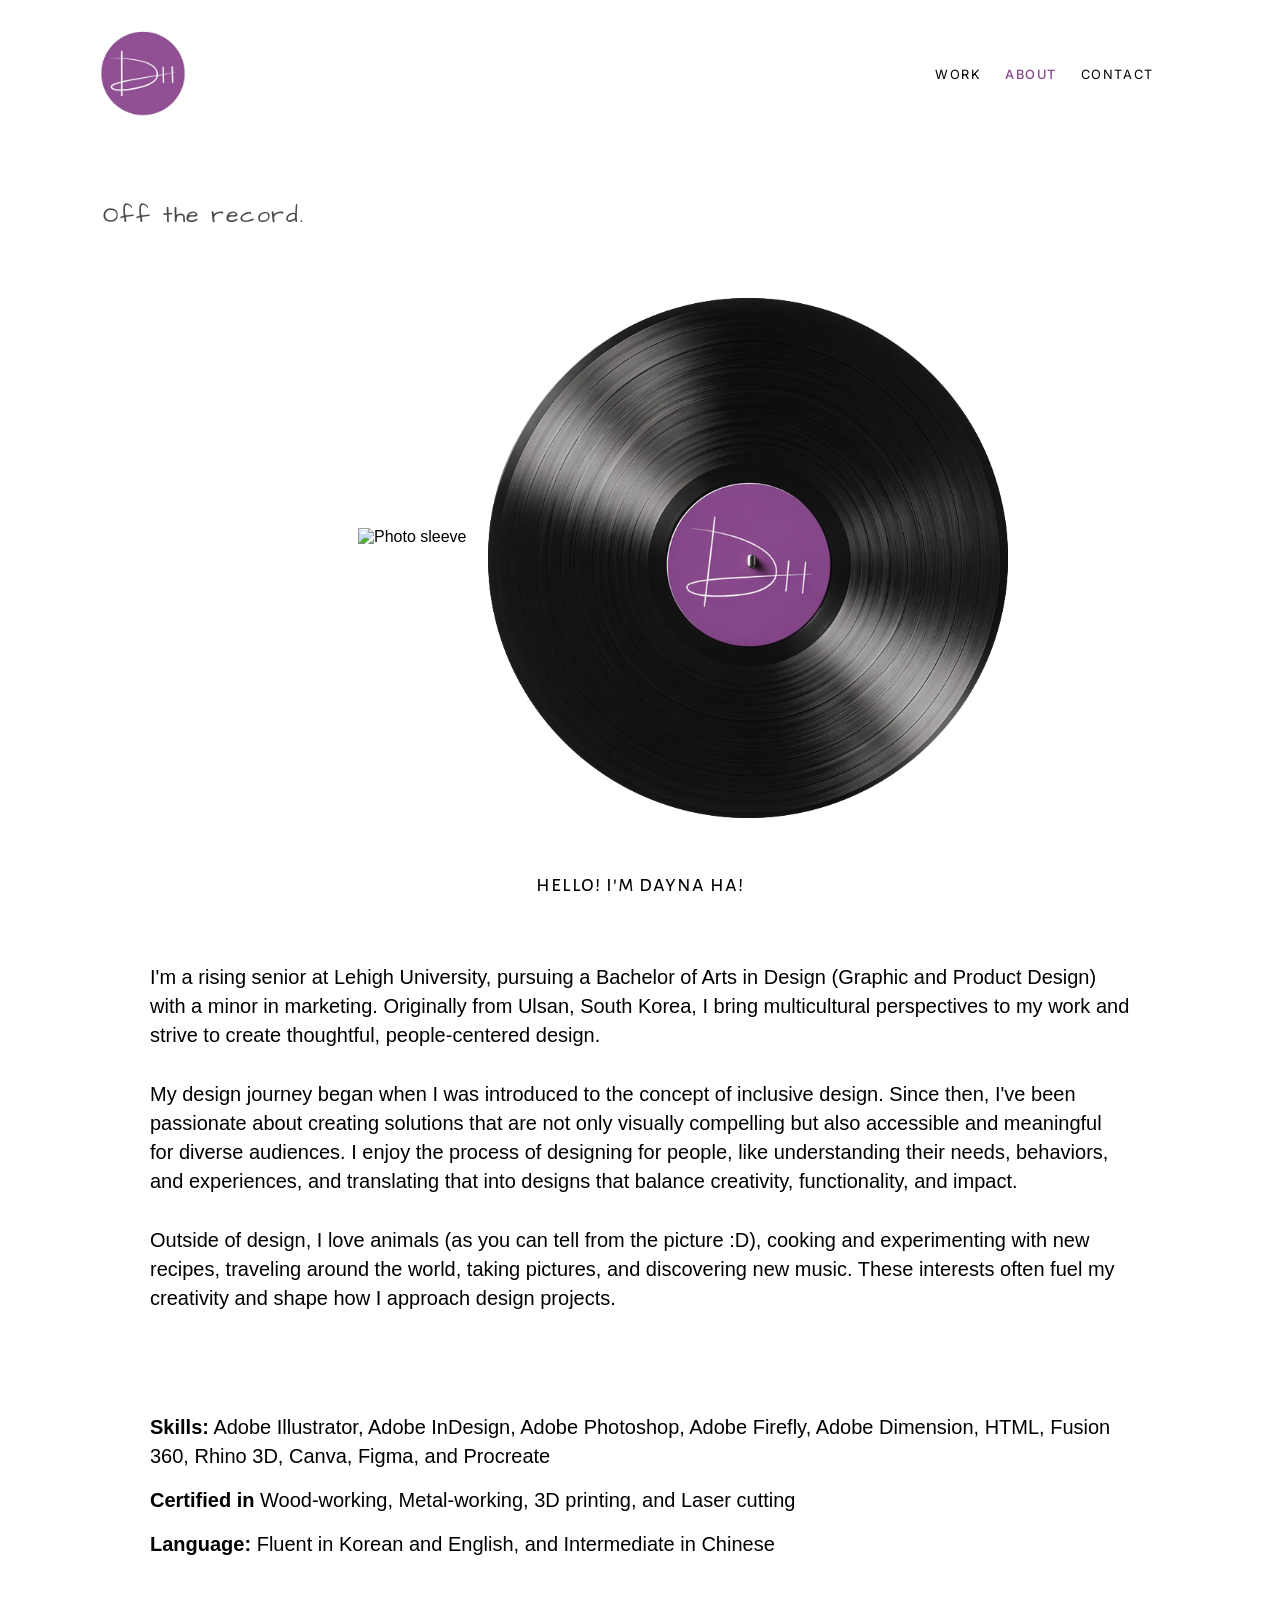
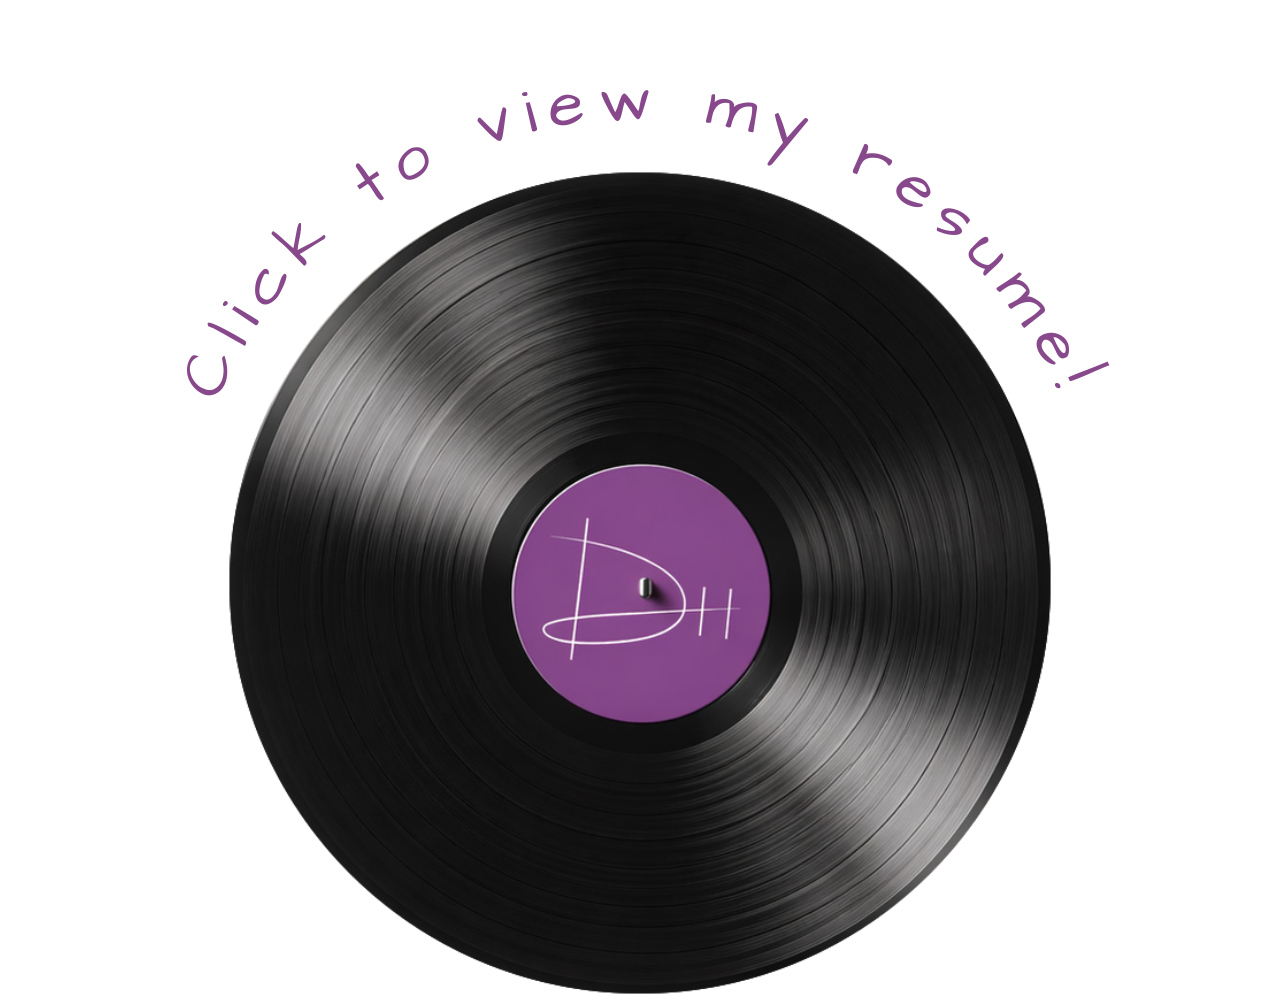
==== about.html @ 7ad40d7e "portfolio file" ====
<!DOCTYPE html>
<html lang="en">
<head>
  <meta charset="UTF-8" />
  <meta name="viewport" content="width=device-width, initial-scale=1.0" />
  <title>About - Portfolio</title>
  <link rel="preconnect" href="https://fonts.googleapis.com">
  <link rel="preconnect" href="https://fonts.gstatic.com" crossorigin>
  <link href="https://fonts.googleapis.com/css2?family=Alegreya:wght@400;500&family=Alegreya+Sans+SC:wght@400;500&family=Architects+Daughter&family=Inter:ital,opsz,wght@0,14..32,300..700;1,14..32,300..700&display=swap" rel="stylesheet" />
  <link rel="stylesheet" href="about.css" />
</head>
<body>
  <main class="about-page">
    <header class="top-nav">
      <a class="dot-logo" href="index.html" aria-label="Go to home">
        <img src="assets/logo-circle.png" alt="DH logo" />
      </a>
      <nav class="menu menu-right">
        <a href="work.html">WORK</a>
        <a href="about.html" class="active">ABOUT</a>
        <a href="#">CONTACT</a>
      </nav>
    </header>

    <p class="intro">Off the record.</p>

    <section class="about-hero" id="about-hero">
      <div class="vinyl-stage" id="vinyl-stage">
        <img class="sleeve" src="assets/mecover.png" alt="Photo sleeve" />
        <img class="disc" src="assets/disc-overlay.png" alt="Vinyl disc" />
      </div>
      <p class="hello">hello! i'm dayna ha!</p>
    </section>

    <section class="about-body">
      <p class="p1">I'm a rising senior at Lehigh University, pursuing a Bachelor of Arts in Design (Graphic and Product Design) with a minor in marketing. Originally from Ulsan, South Korea, I bring multicultural perspectives to my work and strive to create thoughtful, people-centered design.</p>
      <p class="p2">My design journey began when I was introduced to the concept of inclusive design. Since then, I've been passionate about creating solutions that are not only visually compelling but also accessible and meaningful for diverse audiences. I enjoy the process of designing for people, like understanding their needs, behaviors, and experiences, and translating that into designs that balance creativity, functionality, and impact.</p>
      <p class="p3">Outside of design, I love animals (as you can tell from the picture :D), cooking and experimenting with new recipes, traveling around the world, taking pictures, and discovering new music. These interests often fuel my creativity and shape how I approach design projects.</p>
      <p class="p4"><strong>Skills:</strong> Adobe Illustrator, Adobe InDesign, Adobe Photoshop, Adobe Firefly, Adobe Dimension, HTML, Fusion 360, Rhino 3D, Canva, Figma, and Procreate</p>
      <p class="p5"><strong>Certified in</strong> Wood-working, Metal-working, 3D printing, and Laser cutting</p>
      <p class="p6"><strong>Language:</strong> Fluent in Korean and English, and Intermediate in Chinese</p>
    </section>

    <section class="resume-section">
      <a
        class="resume-link"
        href="file:///Users/daynaha/Desktop/Graduate%20/HA_Resume.pdf"
        target="_blank"
        rel="noopener noreferrer"
        aria-label="View my resume"
      >
        <svg class="resume-arc" viewBox="0 0 440 320" role="img" aria-hidden="true">
          <defs>
            <path id="resume-arc-path" d="M 10 260 A 210 210 0 0 1 430 260" />
          </defs>
          <text>
            <textPath href="#resume-arc-path" startOffset="50%" text-anchor="middle">
              Click to view my resume!
            </textPath>
          </text>
        </svg>
        <img class="resume-disc" src="assets/disc-overlay.png" alt="Vinyl disc" />
      </a>
    </section>
  </main>
  <script src="about.js"></script>
</body>
</html>
---- about.css ----
:root {
  --bg: #FFFFFF;
  --text: #000000;
  --purple: #87498B;
  --muted: #4a4a4a;
  --space-2: clamp(10px, 1.2vw, 18px);
}

* {
  box-sizing: border-box;
  margin: 0;
  padding: 0;
}

body {
  background: var(--bg);
  color: var(--text);
  font-family: "Montserrat", sans-serif;
}

.about-page {
  width: 100%;
  max-width: 100vw;
  margin: 0 auto;
  padding: clamp(12px, 2vw, 24px) clamp(16px, 3vw, 40px) clamp(20px, 3vw, 44px);
}

.top-nav {
  position: relative;
  z-index: 10;
  display: flex;
  align-items: center;
  justify-content: flex-start;
  gap: 28px;
  margin-bottom: 43px;
  width: 100%;
}

.dot-logo {
  width: clamp(52px, 8vw, 100px);
  height: clamp(52px, 8vw, 100px);
  border-radius: 999px;
}

.dot-logo img {
  position: relative;
  left: 55px;
  z-index: 10;
  width: 100%;
  height: 100%;
  object-fit: cover;
  display: block;
}

.menu {
  display: flex;
  gap: var(--space-2);
}

.menu-right {
  margin-left: auto;
  padding-right: 88px;
  gap: 24px;
}

.menu-right a {
  font-size: clamp(14px, 1.5vw, 28px);
}

.menu a {
  font-family: "Inter", sans-serif;
  text-decoration: none;
  color: #000000;
  font-size: clamp(10px, 1vw, 16px);
  letter-spacing: 0.12em;
}

.menu a.active {
  color: var(--purple);
  font-weight: 500;
}

.intro {
  position: relative;
  z-index: 10;
  left: clamp(24px, 6vw, 65px);
  margin-top: 75px;
  font-family: "Architects Daughter", cursive;
  font-size: 23px;
  color: var(--muted);
  letter-spacing: 0.08em;
  margin-bottom: calc(var(--space-2) + 150px);
}

.about-hero { width: min(100%, 1100px); margin: 0 auto 24px; }

.vinyl-stage {
  position: relative;
  width: min(100%, 900px);
  margin: 0 auto;
  height: clamp(290px, 45vw, 520px);
  --sleeve-x: 0px;
  --sleeve-y: 0px;
  --sleeve-scale: 1;
  --disc-x: 0px;
  --disc-y: 0px;
  --disc-scale: 1;
  --disc-rotate: 0deg;
}

.sleeve {
  position: absolute;
  left: 52%;
  top: 27%;
  width: min(74vw, 600px);
  transform: translate(-50%, -50%) translate(var(--sleeve-x), var(--sleeve-y)) scale(var(--sleeve-scale));
  z-index: 2;
}

.disc {
  position: absolute;
  left: 62%;
  top: 31%;
  width: min(54vw, 520px);
  transform: translate(-50%, -50%) translate(var(--disc-x), var(--disc-y)) scale(var(--disc-scale)) rotate(var(--disc-rotate));
  z-index: 1;
}

.hello {
  text-align: center;
  margin-top: -45px;
  font-size: 23px;
  letter-spacing: 0.04em;
  font-family: "Alegreya Sans SC", sans-serif;
}

.about-body {
  position: relative;
  z-index: 10;
  top: 40px;
  width: min(100%, 980px);
  margin: 20px auto 0;
  font-size: 20px;
  line-height: 1.45;
}
.about-body .p1 { margin-bottom: 30px; }
.about-body .p2 { margin-bottom: 30px; }
.about-body .p3 { margin-bottom: 100px; }
.about-body .p4 { margin-bottom: 15px; }
.about-body .p5 { margin-bottom: 15px; }
.about-body .p6 { margin-bottom: 20px; }


.about-body .p4 strong {
  font-weight: 700;
}

.about-body .p5 strong {
  font-weight: 700;
}

.about-body .p6 strong {
  font-weight: 700;
}

.resume-section {
  display: flex;
  justify-content: center;
  margin-top: -70px;
  padding-bottom: clamp(126px, 17vw, 195px);
}

.resume-link {
  position: relative;
  display: inline-flex;
  align-items: center;
  justify-content: center;
  width: clamp(220px, 30vw, 340px);
  aspect-ratio: 1 / 1;
  text-decoration: none;
  isolation: isolate;
  transform: translateY(50%) scale(1.15);
  overflow: visible;
}

.resume-arc {
  position: absolute;
  bottom: calc(100% - 465px);
  left: 50%;
  width: 245%;
  transform: translateX(-50%);
  pointer-events: none;
  z-index: 20;
  overflow: visible;
}

.resume-arc text {
  font-family: "architects daughter", cursive;
  font-size: clamp(16px, 2.7vw, 30px);
  letter-spacing: 0.2em;
  fill: #87498B;
}

.resume-disc {
  width: 600%;
  height: auto;
  animation: spin-disc 6s linear infinite;
  transform-origin: 50% 50%;
  z-index: 1;
}

@keyframes spin-disc {
  from {
    transform: rotate(0deg);
  }
  to {
    transform: rotate(360deg);
  }
}
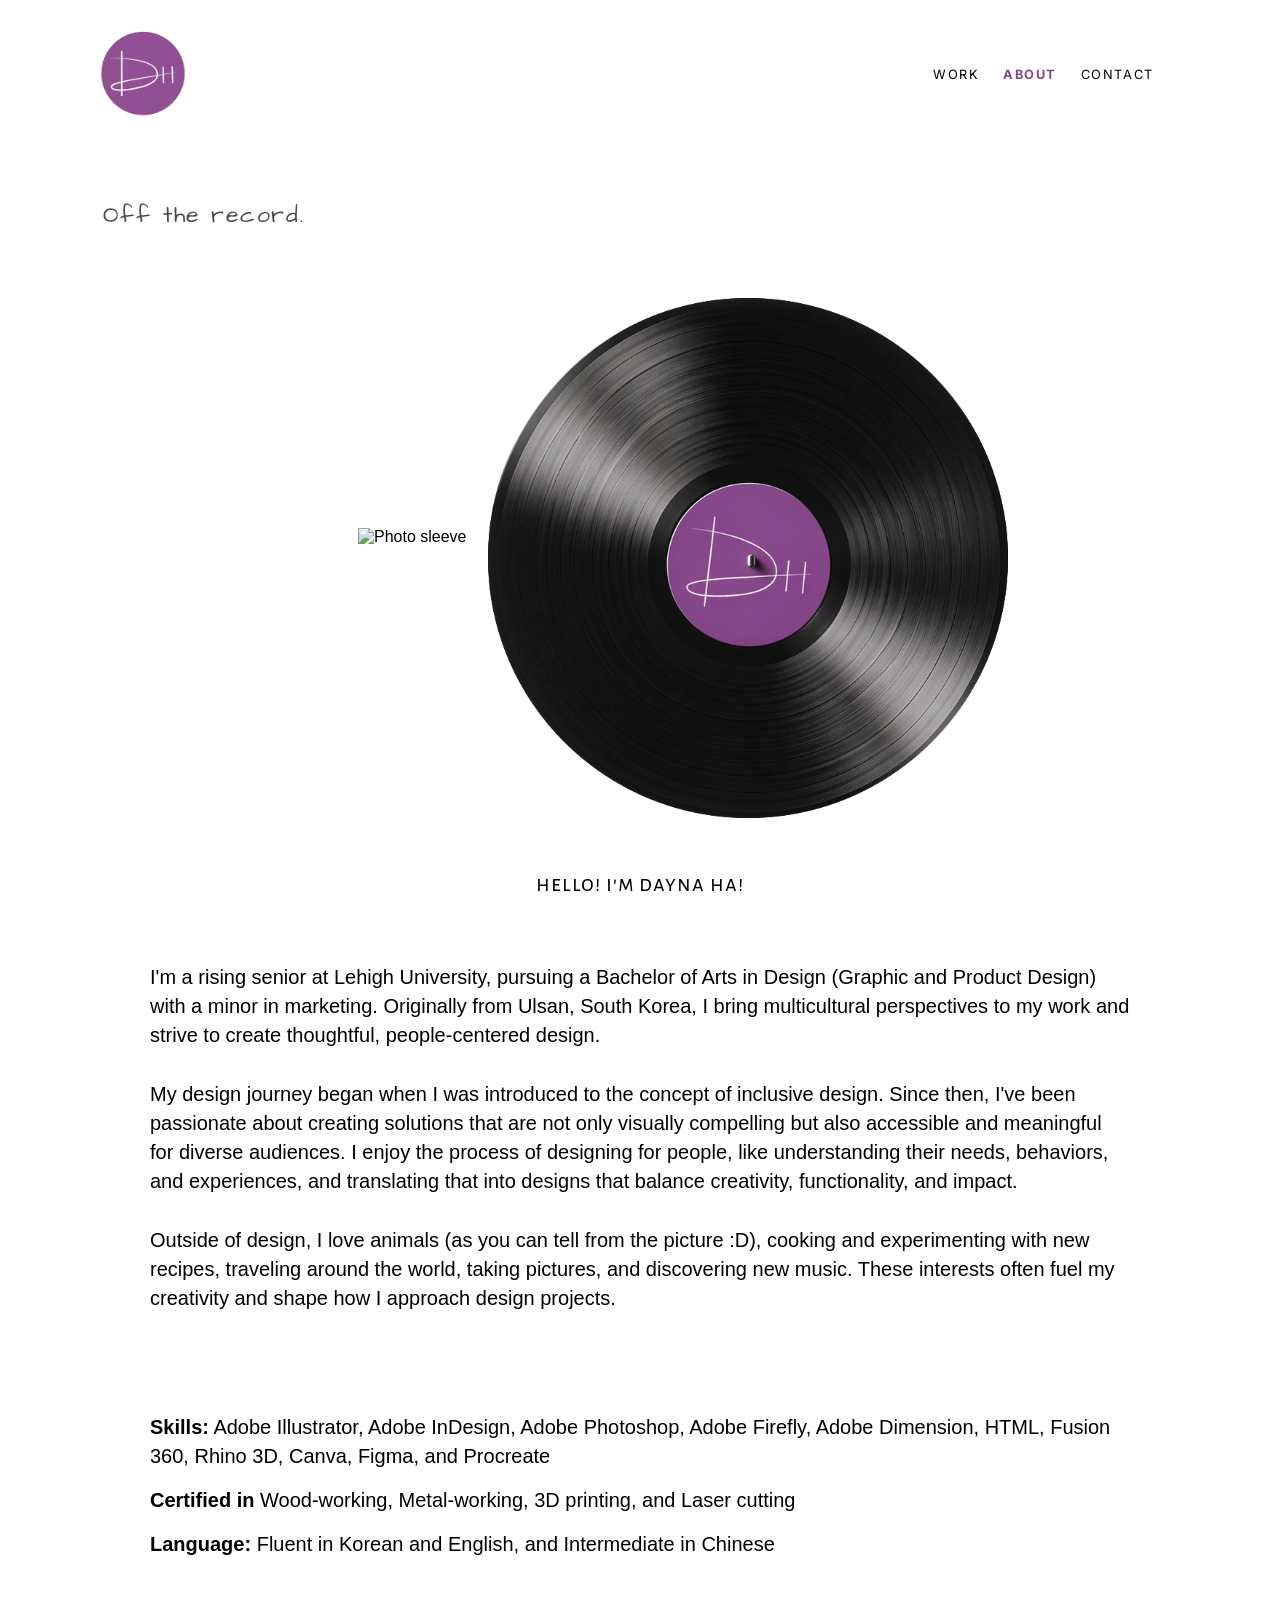
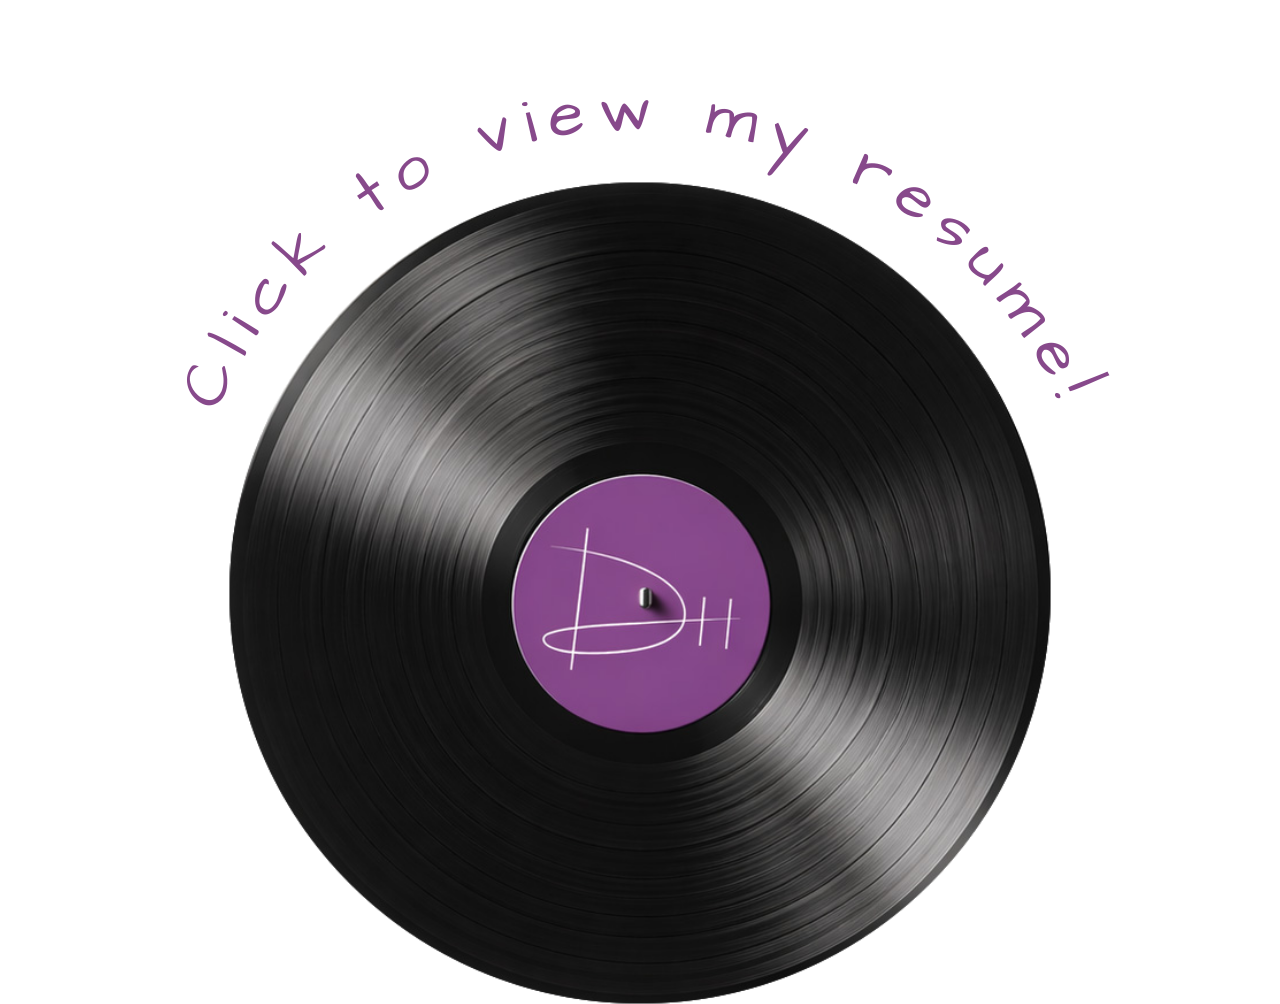
==== commit 7be159be: "updates for contact" ====
--- a/about.html
+++ b/about.html
@@ -18,7 +18,7 @@
       <nav class="menu menu-right">
         <a href="work.html">WORK</a>
         <a href="about.html" class="active">ABOUT</a>
-        <a href="#">CONTACT</a>
+        <a href="contact.html">CONTACT</a>
       </nav>
     </header>
 
--- a/about.css
+++ b/about.css
@@ -77,7 +77,7 @@
 
 .menu a.active {
   color: var(--purple);
-  font-weight: 500;
+  font-weight: 700;
 }
 
 .intro {
@@ -166,7 +166,7 @@
 .resume-section {
   display: flex;
   justify-content: center;
-  margin-top: -70px;
+  margin-top: -60px;
   padding-bottom: clamp(126px, 17vw, 195px);
 }
 
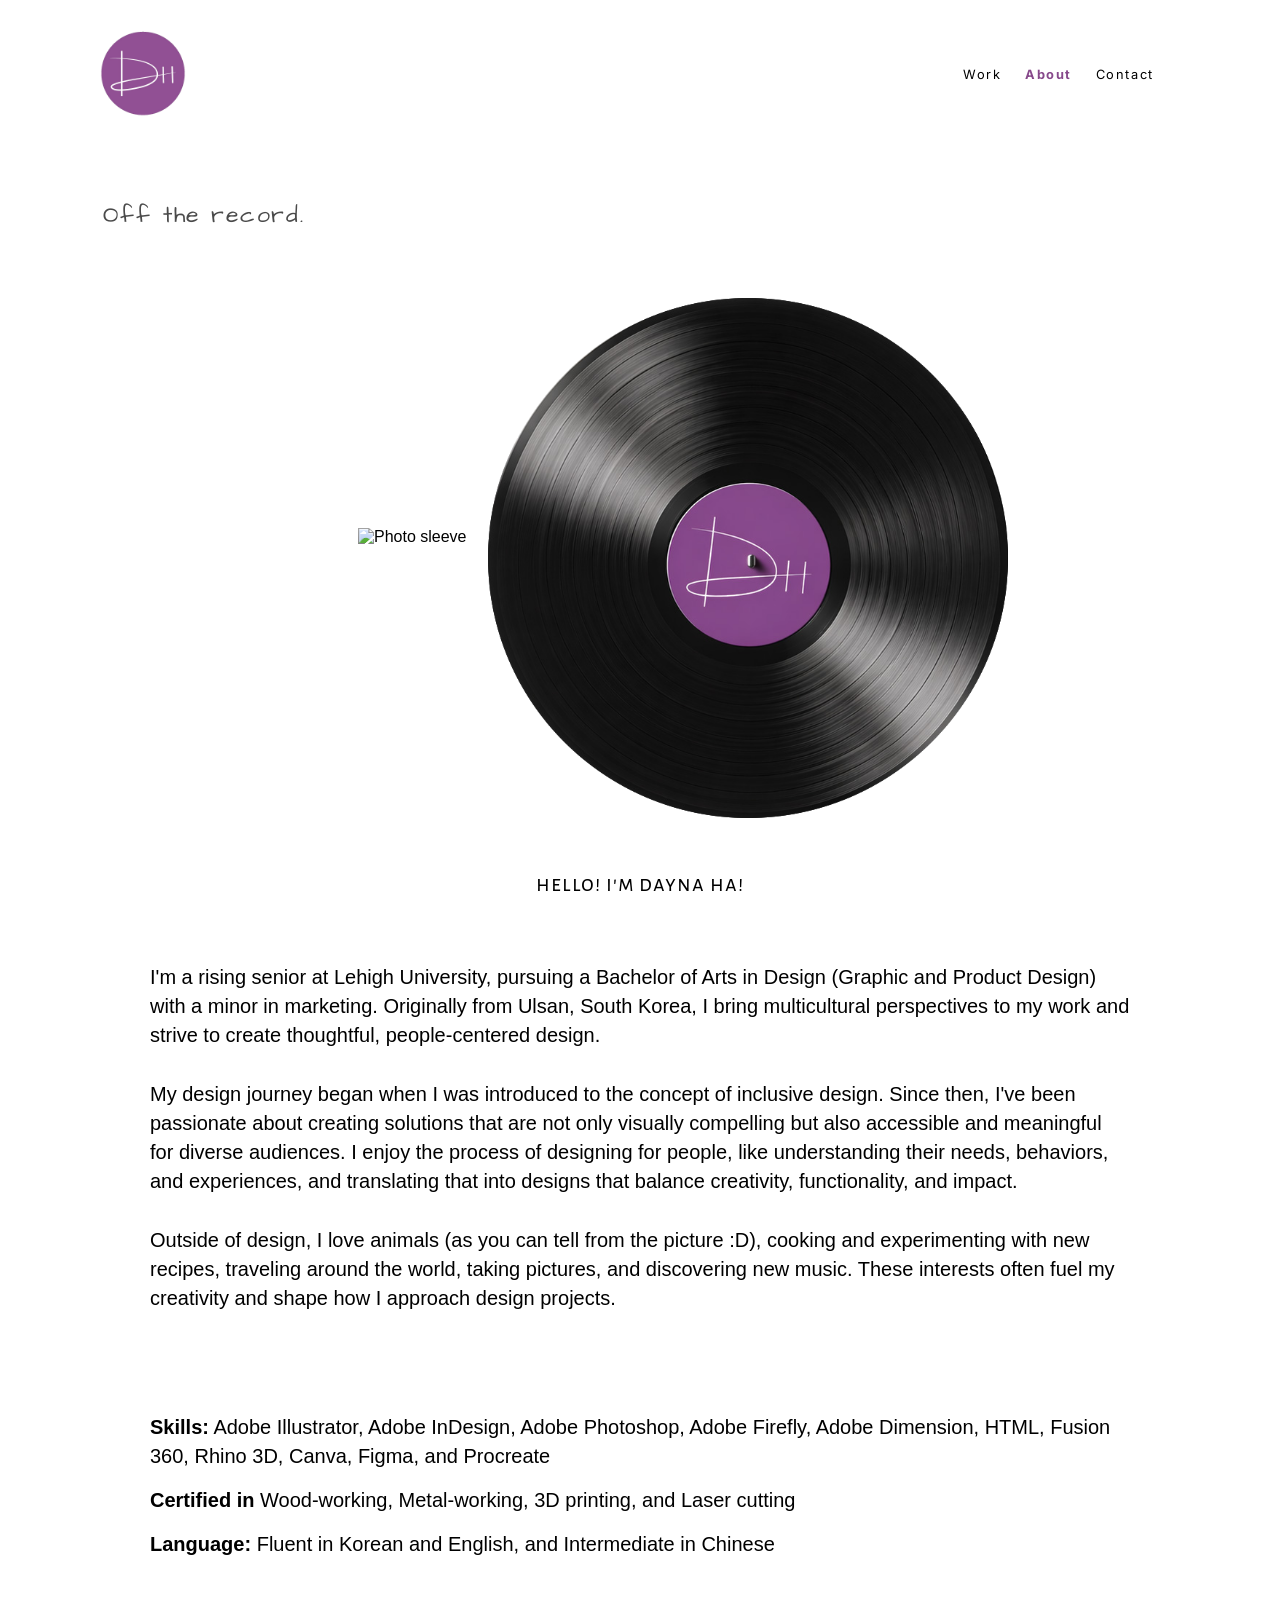
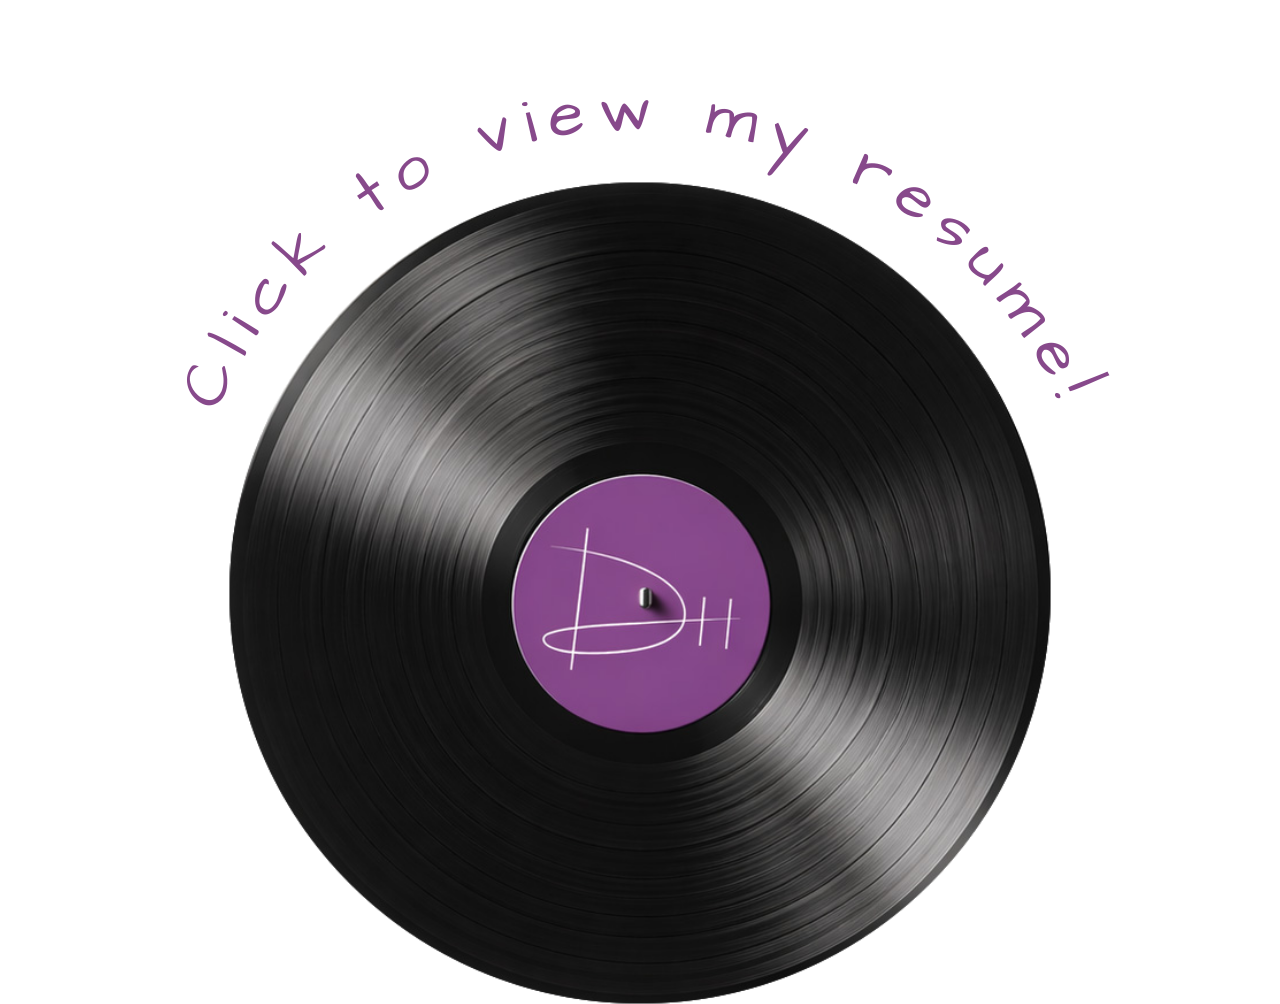
==== commit 5250fa4d: "favicon update" ====
--- a/about.html
+++ b/about.html
@@ -3,6 +3,7 @@
 <head>
   <meta charset="UTF-8" />
   <meta name="viewport" content="width=device-width, initial-scale=1.0" />
+  <link rel="icon" type="image/png" href="assets/favicon.png" />
   <title>About - Portfolio</title>
   <link rel="preconnect" href="https://fonts.googleapis.com">
   <link rel="preconnect" href="https://fonts.gstatic.com" crossorigin>
@@ -16,9 +17,9 @@
         <img src="assets/logo-circle.png" alt="DH logo" />
       </a>
       <nav class="menu menu-right">
-        <a href="work.html">WORK</a>
-        <a href="about.html" class="active">ABOUT</a>
-        <a href="contact.html">CONTACT</a>
+        <a href="index.html#projects">Work</a>
+        <a href="about.html" class="active">About</a>
+        <a href="contact.html">Contact</a>
       </nav>
     </header>
 
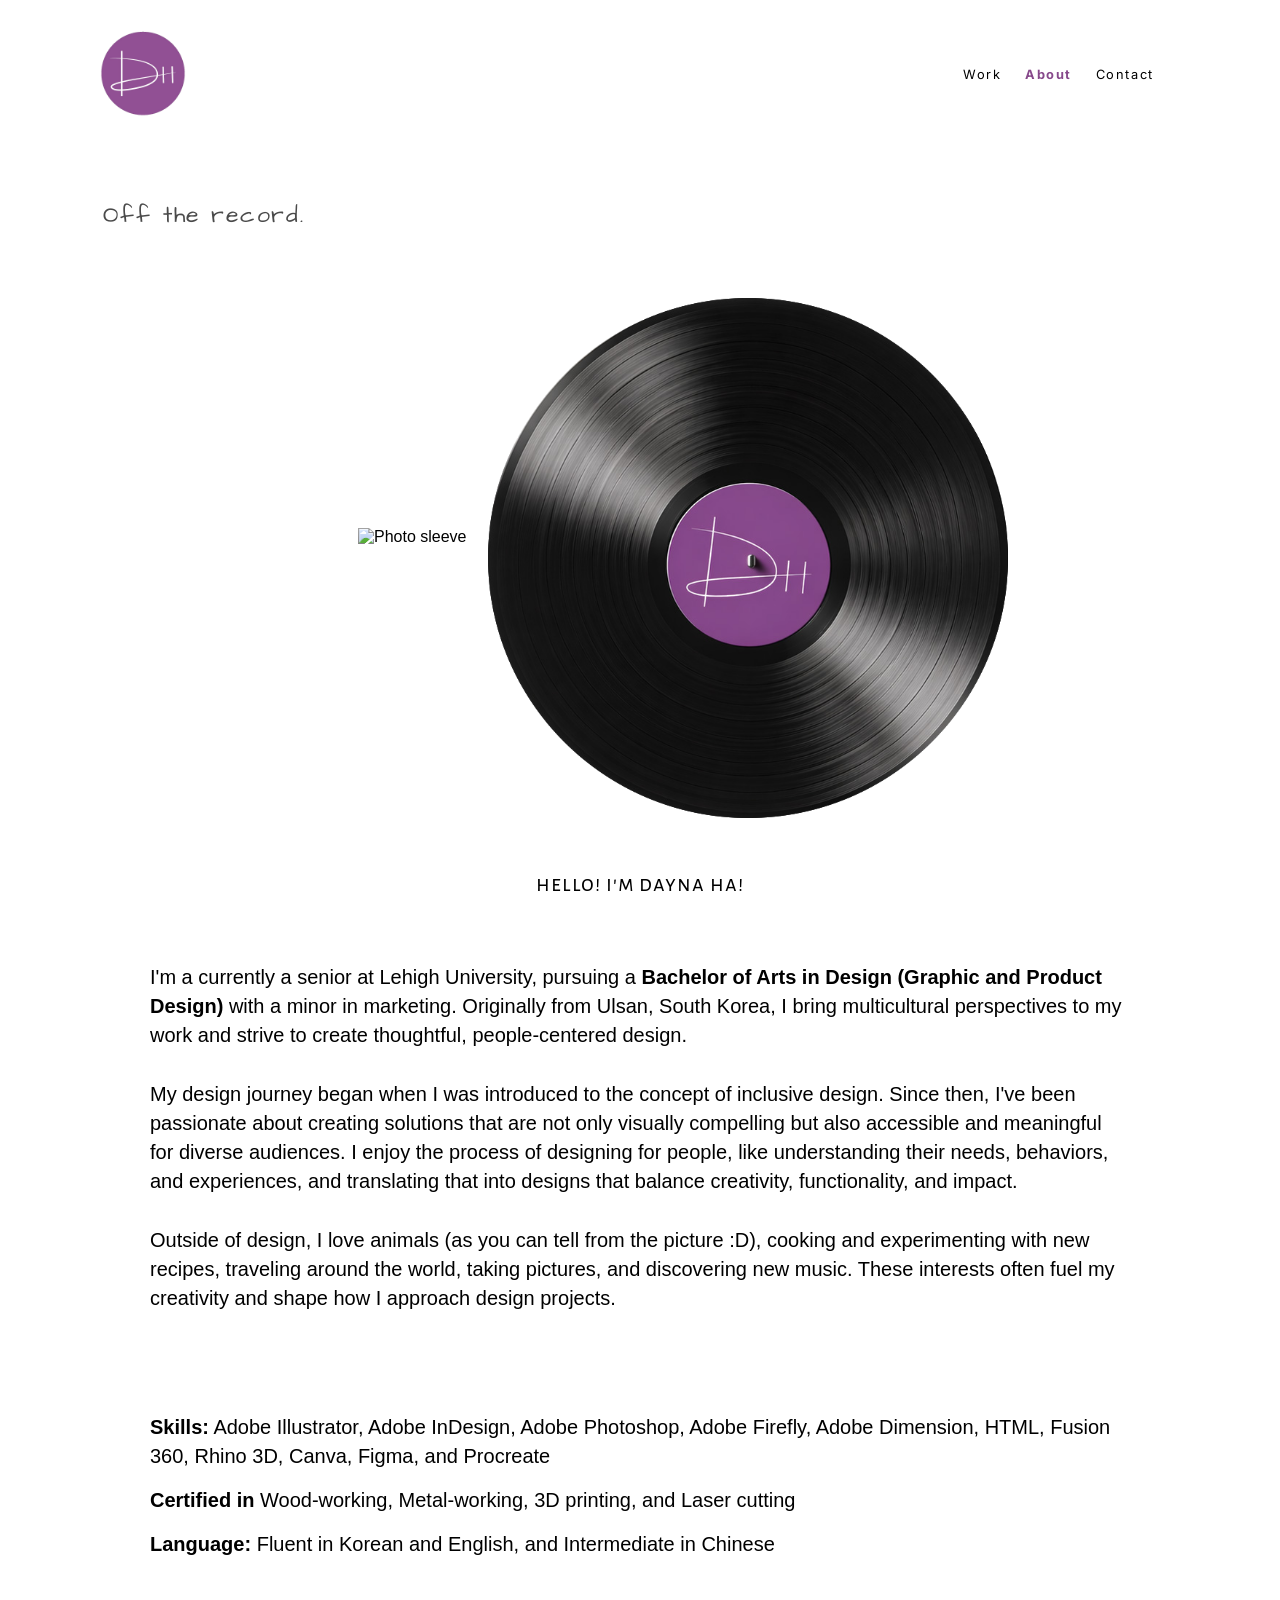
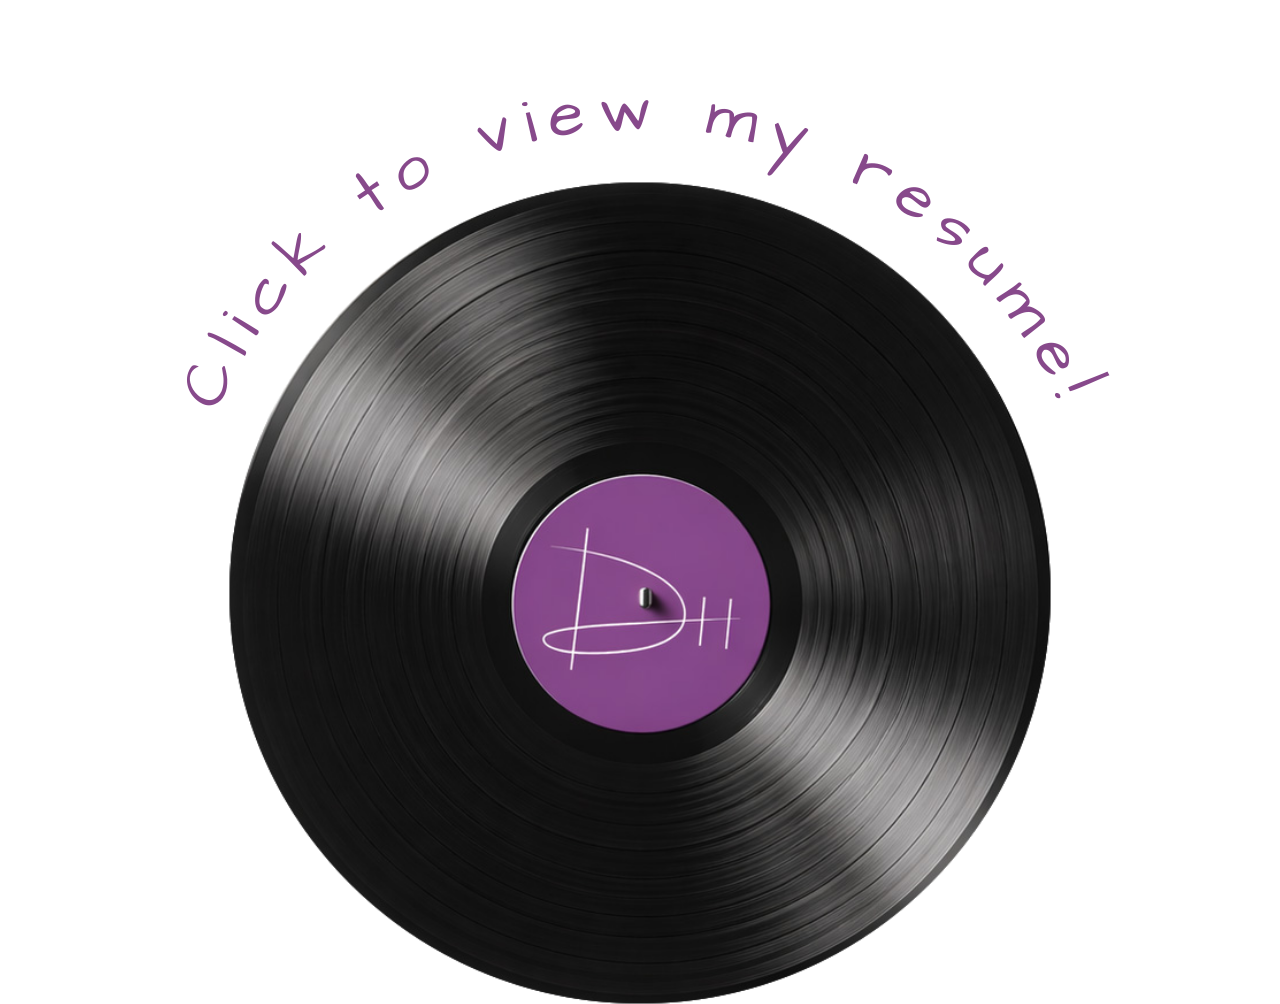
==== commit eb58f643: "animations" ====
--- a/about.html
+++ b/about.html
@@ -34,7 +34,7 @@
     </section>
 
     <section class="about-body">
-      <p class="p1">I'm a rising senior at Lehigh University, pursuing a Bachelor of Arts in Design (Graphic and Product Design) with a minor in marketing. Originally from Ulsan, South Korea, I bring multicultural perspectives to my work and strive to create thoughtful, people-centered design.</p>
+      <p class="p1">I'm a currently a senior at Lehigh University, pursuing a <strong>Bachelor of Arts in Design (Graphic and Product Design)</strong> with a minor in marketing. Originally from Ulsan, South Korea, I bring multicultural perspectives to my work and strive to create thoughtful, people-centered design.</p>
       <p class="p2">My design journey began when I was introduced to the concept of inclusive design. Since then, I've been passionate about creating solutions that are not only visually compelling but also accessible and meaningful for diverse audiences. I enjoy the process of designing for people, like understanding their needs, behaviors, and experiences, and translating that into designs that balance creativity, functionality, and impact.</p>
       <p class="p3">Outside of design, I love animals (as you can tell from the picture :D), cooking and experimenting with new recipes, traveling around the world, taking pictures, and discovering new music. These interests often fuel my creativity and shape how I approach design projects.</p>
       <p class="p4"><strong>Skills:</strong> Adobe Illustrator, Adobe InDesign, Adobe Photoshop, Adobe Firefly, Adobe Dimension, HTML, Fusion 360, Rhino 3D, Canva, Figma, and Procreate</p>
@@ -45,7 +45,7 @@
     <section class="resume-section">
       <a
         class="resume-link"
-        href="file:///Users/daynaha/Desktop/Graduate%20/HA_Resume.pdf"
+        href="assets/HA_Resume.pdf"
         target="_blank"
         rel="noopener noreferrer"
         aria-label="View my resume"
